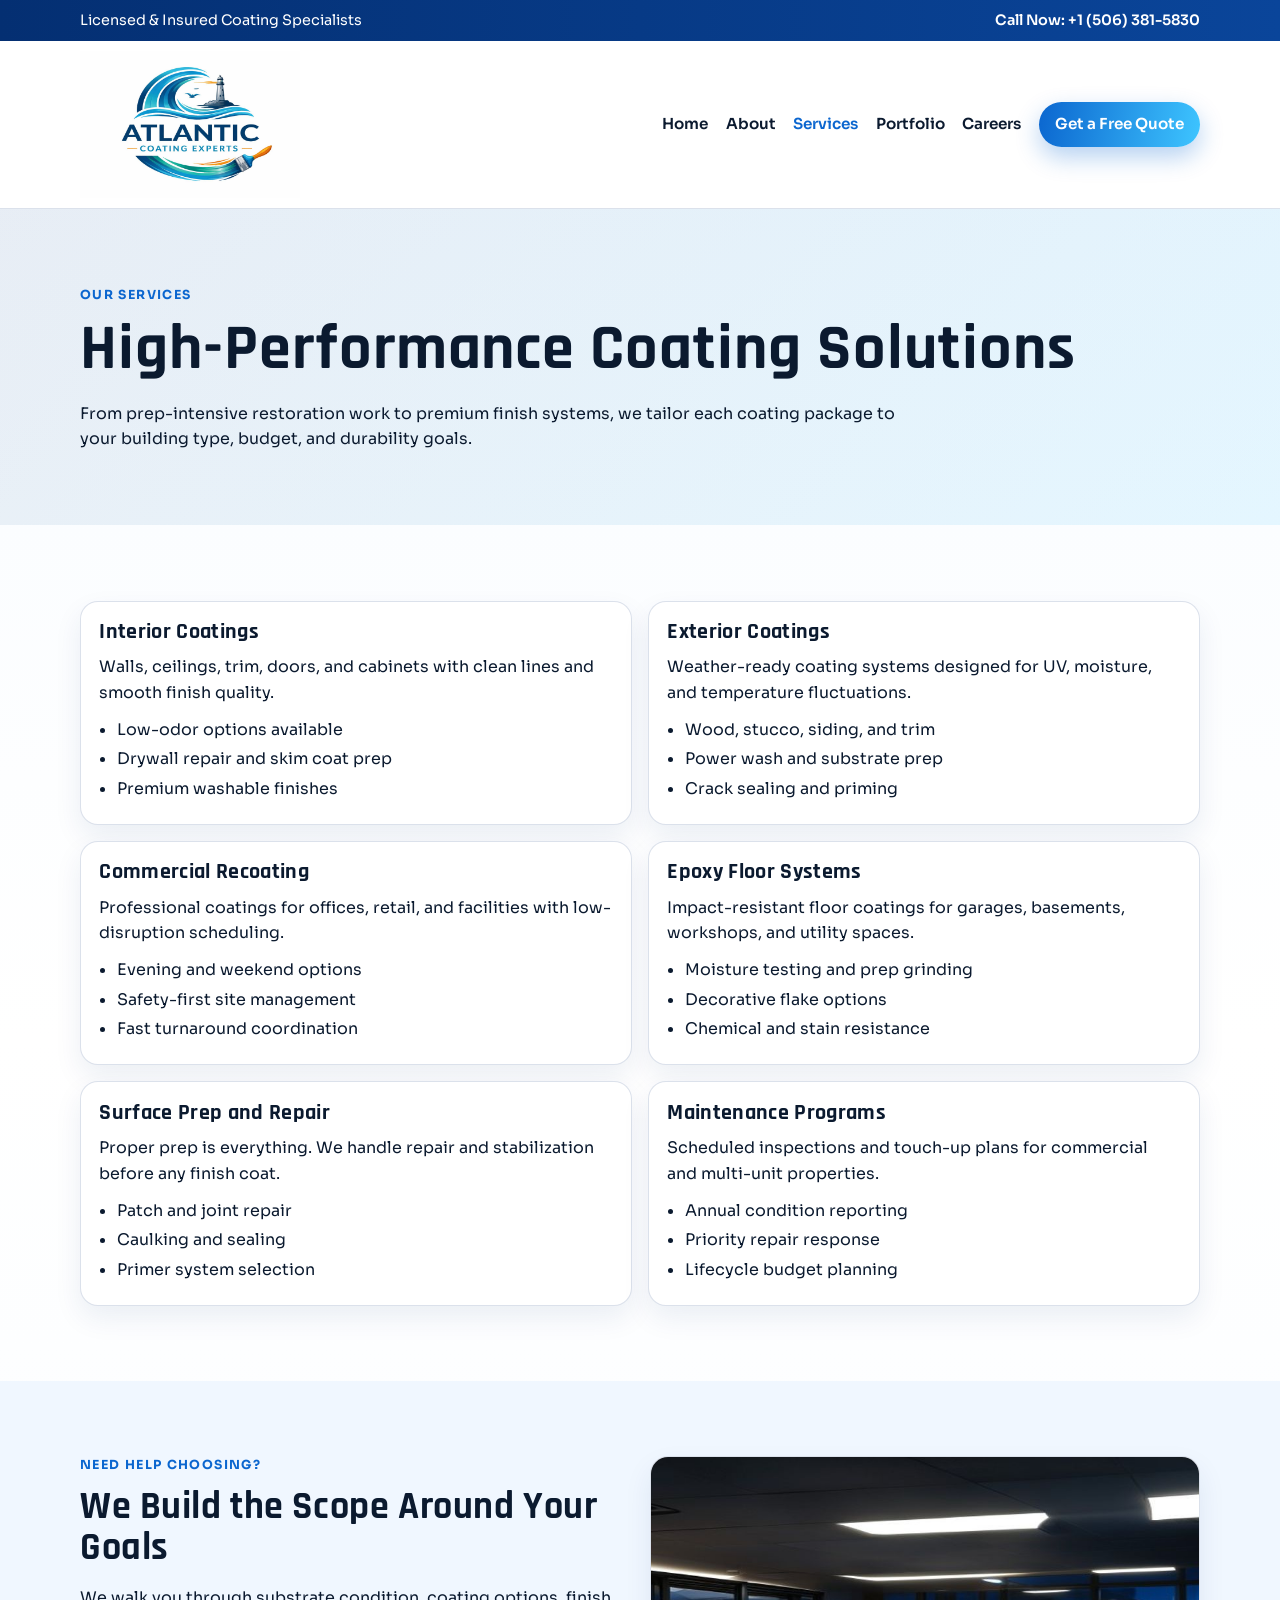
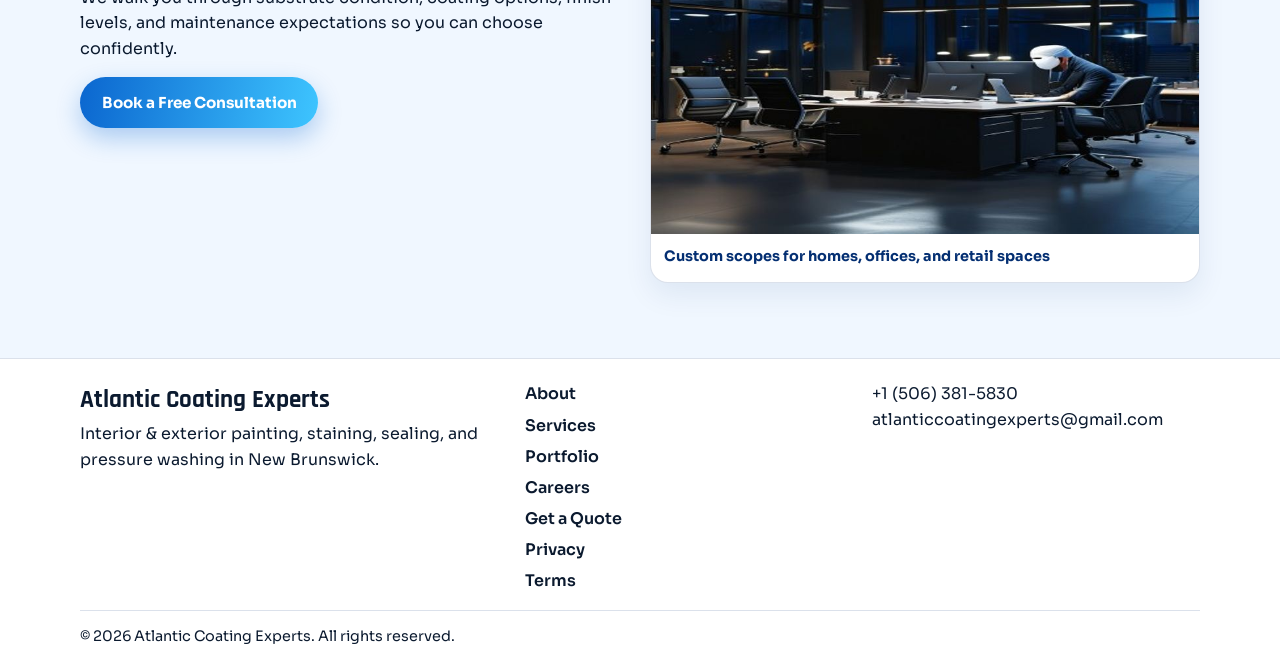
==== services.html @ 67e2f91e "Build multi-page site and refresh branding" ====
<!DOCTYPE html>
<html lang="en">
  <head>
    <meta charset="UTF-8" />
    <meta name="viewport" content="width=device-width, initial-scale=1.0" />
    <title>Services | Atlantic Coating Experts</title>
    <meta
      name="description"
      content="Explore interior, exterior, commercial, and specialty coating services from Atlantic Coating Experts."
    />
    <link rel="canonical" href="https://atlanticcoatingexperts.ca/services.html" />
    <link rel="preconnect" href="https://fonts.googleapis.com" />
    <link rel="preconnect" href="https://fonts.gstatic.com" crossorigin />
    <link
      href="https://fonts.googleapis.com/css2?family=Rajdhani:wght@500;600;700&family=Sora:wght@300;400;500;600;700&display=swap"
      rel="stylesheet"
    />
    <link rel="stylesheet" href="styles.css" />
  </head>
  <body data-page="services">
    <div class="top-strip">
      <div class="container top-strip__content">
        <p>Licensed & Insured Coating Specialists</p>
        <a href="tel:+15063815830">Call Now: +1 (506) 381-5830</a>
      </div>
    </div>

    <header class="site-header">
      <div class="container nav-wrap">
        <a class="brand" href="index.html" aria-label="Atlantic Coating Experts home">
          <img src="assets/atlantic-coating-logo.png" alt="Atlantic Coating Experts logo" />
        </a>

        <button class="menu-toggle" id="menuToggle" aria-expanded="false" aria-controls="mainNav" aria-label="Toggle menu">
          <span></span>
          <span></span>
          <span></span>
        </button>

        <nav id="mainNav" class="main-nav" aria-label="Primary">
          <a href="index.html" data-nav="home">Home</a>
          <a href="about.html" data-nav="about">About</a>
          <a href="services.html" data-nav="services">Services</a>
          <a href="portfolio.html" data-nav="portfolio">Portfolio</a>
          <a href="careers.html" data-nav="careers">Careers</a>
          <a href="quote.html" class="btn btn--small" data-nav="quote">Get a Free Quote</a>
        </nav>
      </div>
    </header>

    <main>
      <section class="page-hero">
        <div class="container reveal">
          <p class="eyebrow">Our Services</p>
          <h1>High-Performance Coating Solutions</h1>
          <p>
            From prep-intensive restoration work to premium finish systems, we tailor each coating package to your
            building type, budget, and durability goals.
          </p>
        </div>
      </section>

      <section class="section">
        <div class="container service-grid service-grid--wide">
          <article class="service-card reveal">
            <h3>Interior Coatings</h3>
            <p>Walls, ceilings, trim, doors, and cabinets with clean lines and smooth finish quality.</p>
            <ul class="bullet-list">
              <li>Low-odor options available</li>
              <li>Drywall repair and skim coat prep</li>
              <li>Premium washable finishes</li>
            </ul>
          </article>
          <article class="service-card reveal">
            <h3>Exterior Coatings</h3>
            <p>Weather-ready coating systems designed for UV, moisture, and temperature fluctuations.</p>
            <ul class="bullet-list">
              <li>Wood, stucco, siding, and trim</li>
              <li>Power wash and substrate prep</li>
              <li>Crack sealing and priming</li>
            </ul>
          </article>
          <article class="service-card reveal">
            <h3>Commercial Recoating</h3>
            <p>Professional coatings for offices, retail, and facilities with low-disruption scheduling.</p>
            <ul class="bullet-list">
              <li>Evening and weekend options</li>
              <li>Safety-first site management</li>
              <li>Fast turnaround coordination</li>
            </ul>
          </article>
          <article class="service-card reveal">
            <h3>Epoxy Floor Systems</h3>
            <p>Impact-resistant floor coatings for garages, basements, workshops, and utility spaces.</p>
            <ul class="bullet-list">
              <li>Moisture testing and prep grinding</li>
              <li>Decorative flake options</li>
              <li>Chemical and stain resistance</li>
            </ul>
          </article>
          <article class="service-card reveal">
            <h3>Surface Prep and Repair</h3>
            <p>Proper prep is everything. We handle repair and stabilization before any finish coat.</p>
            <ul class="bullet-list">
              <li>Patch and joint repair</li>
              <li>Caulking and sealing</li>
              <li>Primer system selection</li>
            </ul>
          </article>
          <article class="service-card reveal">
            <h3>Maintenance Programs</h3>
            <p>Scheduled inspections and touch-up plans for commercial and multi-unit properties.</p>
            <ul class="bullet-list">
              <li>Annual condition reporting</li>
              <li>Priority repair response</li>
              <li>Lifecycle budget planning</li>
            </ul>
          </article>
        </div>
      </section>

      <section class="section section--light">
        <div class="container split-section">
          <div class="reveal">
            <p class="eyebrow">Need Help Choosing?</p>
            <h2>We Build the Scope Around Your Goals</h2>
            <p>
              We walk you through substrate condition, coating options, finish levels, and maintenance expectations so
              you can choose confidently.
            </p>
            <a href="quote.html" class="btn">Book a Free Consultation</a>
          </div>
          <figure class="gallery-card reveal">
            <img src="assets/ai-commercial-coating.jpg" alt="Commercial coating team at work" />
            <figcaption>Custom scopes for homes, offices, and retail spaces</figcaption>
          </figure>
        </div>
      </section>
    </main>

    <footer class="site-footer">
      <div class="container footer-grid">
        <div>
          <p class="footer-brand">Atlantic Coating Experts</p>
          <p>Interior & exterior painting, staining, sealing, and pressure washing in New Brunswick.</p>
        </div>
        <nav class="footer-links" aria-label="Footer links">
          <a href="about.html">About</a>
          <a href="services.html">Services</a>
          <a href="portfolio.html">Portfolio</a>
          <a href="careers.html">Careers</a>
          <a href="quote.html">Get a Quote</a>
          <a href="privacy.html">Privacy</a>
          <a href="terms.html">Terms</a>
        </nav>
        <div>
          <p><a href="tel:+15063815830">+1 (506) 381-5830</a></p>
          <p><a href="mailto:atlanticcoatingexperts@gmail.com">atlanticcoatingexperts@gmail.com</a></p>
        </div>
      </div>
      <div class="container footer-bottom">
        <p>© <span id="year"></span> Atlantic Coating Experts. All rights reserved.</p>
      </div>
    </footer>

    <script src="script.js"></script>
  </body>
</html>
---- styles.css ----
:root {
  --brand-navy: #042f72;
  --brand-blue: #0b66cf;
  --brand-sky: #3ec5ff;
  --brand-ink: #0b1a2f;
  --brand-soft: #f0f7ff;
  --brand-gold: #f7b43d;
  --card: #ffffff;
  --border: rgba(4, 47, 114, 0.14);
  --shadow: 0 16px 40px rgba(4, 47, 114, 0.16);
  --radius: 18px;
}

* {
  box-sizing: border-box;
}

html {
  scroll-behavior: smooth;
}

body {
  margin: 0;
  font-family: "Sora", sans-serif;
  color: var(--brand-ink);
  background: linear-gradient(180deg, #f7fbff 0%, #ffffff 46%, #f7fbff 100%);
  line-height: 1.6;
}

a {
  color: inherit;
  text-decoration: none;
}

img {
  max-width: 100%;
  display: block;
}

.container {
  width: min(1120px, calc(100% - 2.5rem));
  margin-inline: auto;
}

.top-strip {
  background: linear-gradient(90deg, var(--brand-navy), #0a459a);
  color: #fff;
  font-size: 0.9rem;
}

.top-strip__content {
  display: flex;
  justify-content: space-between;
  gap: 1rem;
  padding: 0.55rem 0;
}

.top-strip__content p {
  margin: 0;
}

.top-strip a {
  font-weight: 600;
  color: #fff;
}

.site-header {
  position: sticky;
  top: 0;
  z-index: 50;
  background: rgba(255, 255, 255, 0.92);
  backdrop-filter: blur(8px);
  border-bottom: 1px solid var(--border);
}

.nav-wrap {
  display: flex;
  align-items: center;
  justify-content: space-between;
  gap: 1rem;
  padding: 0.65rem 0;
}

.brand {
  width: 220px;
}

.main-nav {
  display: flex;
  align-items: center;
  gap: 1.1rem;
}

.main-nav a {
  font-weight: 600;
  font-size: 0.95rem;
}

.main-nav a:hover {
  color: var(--brand-blue);
}

.main-nav a.is-active {
  color: var(--brand-blue);
}

.menu-toggle {
  display: none;
  background: transparent;
  border: 0;
  width: 44px;
  height: 44px;
  padding: 0;
}

.menu-toggle span {
  display: block;
  width: 24px;
  height: 2px;
  margin: 5px auto;
  background: var(--brand-navy);
  transition: transform 0.25s ease, opacity 0.25s ease;
}

.btn {
  border: 0;
  border-radius: 999px;
  padding: 0.82rem 1.35rem;
  font-weight: 700;
  font-size: 0.95rem;
  color: #fff;
  background: linear-gradient(100deg, var(--brand-blue), var(--brand-sky));
  box-shadow: 0 10px 24px rgba(11, 102, 207, 0.3);
  display: inline-flex;
  align-items: center;
  justify-content: center;
  transition: transform 0.2s ease, box-shadow 0.2s ease;
  cursor: pointer;
}

.btn:hover {
  transform: translateY(-2px);
  box-shadow: 0 14px 30px rgba(11, 102, 207, 0.35);
}

.btn--small {
  padding: 0.64rem 1rem;
}

.btn--ghost {
  color: var(--brand-navy);
  background: #fff;
  border: 1px solid rgba(4, 47, 114, 0.22);
  box-shadow: none;
}

.hero {
  position: relative;
  overflow: hidden;
  padding: 5.5rem 0 4.5rem;
}

.hero__bg-orb {
  position: absolute;
  border-radius: 50%;
  pointer-events: none;
  filter: blur(6px);
}

.hero__bg-orb--one {
  width: 380px;
  height: 380px;
  background: radial-gradient(circle, rgba(62, 197, 255, 0.35) 0%, rgba(62, 197, 255, 0) 70%);
  top: -110px;
  left: -60px;
}

.hero__bg-orb--two {
  width: 340px;
  height: 340px;
  background: radial-gradient(circle, rgba(4, 47, 114, 0.22) 0%, rgba(4, 47, 114, 0) 68%);
  right: -80px;
  bottom: 20px;
}

.hero__grid {
  display: grid;
  grid-template-columns: 1.18fr 0.82fr;
  gap: 2.1rem;
  align-items: center;
}

.page-hero {
  position: relative;
  overflow: hidden;
  padding: 4.8rem 0 3.6rem;
  background: linear-gradient(135deg, rgba(4, 47, 114, 0.07), rgba(62, 197, 255, 0.12));
}

.page-hero p {
  max-width: 70ch;
}

.eyebrow {
  margin: 0 0 0.6rem;
  letter-spacing: 0.11em;
  text-transform: uppercase;
  font-size: 0.78rem;
  font-weight: 700;
  color: var(--brand-blue);
}

h1,
h2,
h3 {
  font-family: "Rajdhani", sans-serif;
  letter-spacing: 0.015em;
  line-height: 1.08;
  margin: 0 0 0.7rem;
}

h1 {
  font-size: clamp(2.2rem, 5.2vw, 4rem);
}

h2 {
  font-size: clamp(1.8rem, 3vw, 2.7rem);
}

h3 {
  font-size: 1.35rem;
}

.hero__content p {
  margin: 0;
  max-width: 58ch;
}

.hero__brand-quote {
  margin-top: 0.9rem;
  max-width: 38ch;
  font-family: Georgia, "Times New Roman", serif;
  font-size: clamp(1.45rem, 2.5vw, 2rem);
  font-weight: 700;
  line-height: 1.15;
  color: #111426;
  position: relative;
}

.hero__brand-quote::after {
  content: "";
  display: block;
  margin-top: 0.55rem;
  width: min(320px, 100%);
  height: 16px;
  border-radius: 999px;
  background: linear-gradient(90deg, #0a45ac 0%, #1877dd 46%, #ffbc0b 100%);
  opacity: 0.92;
  filter: saturate(1.08);
}

.hero__actions {
  margin-top: 1.35rem;
  display: flex;
  flex-wrap: wrap;
  gap: 0.75rem;
}

.hero__highlights {
  list-style: none;
  margin: 1.2rem 0 0;
  padding: 0;
  display: grid;
  gap: 0.5rem;
}

.hero__highlights li {
  position: relative;
  padding-left: 1.2rem;
  font-weight: 500;
}

.hero__highlights li::before {
  content: "";
  position: absolute;
  left: 0;
  top: 0.58rem;
  width: 7px;
  height: 7px;
  border-radius: 50%;
  background: var(--brand-gold);
}

.hero-card {
  background: linear-gradient(170deg, rgba(255, 255, 255, 0.95), rgba(240, 248, 255, 0.97));
  border: 1px solid var(--border);
  border-radius: var(--radius);
  box-shadow: var(--shadow);
  padding: 1.3rem;
}

.hero-card h2 {
  font-size: 1.8rem;
  margin-bottom: 1rem;
}

.hero-card__image {
  width: 100%;
  aspect-ratio: 16 / 9;
  object-fit: cover;
  border-radius: 14px;
  margin-bottom: 1rem;
  border: 1px solid rgba(4, 47, 114, 0.16);
}

.hero-card__stats {
  display: grid;
  gap: 0.9rem;
  margin-bottom: 1rem;
}

.hero-card__stats article {
  background: #fff;
  border-radius: 14px;
  padding: 0.9rem;
  border: 1px solid rgba(4, 47, 114, 0.12);
}

.hero-card__stats strong {
  display: block;
  font-family: "Rajdhani", sans-serif;
  font-size: 1.9rem;
  color: var(--brand-navy);
  line-height: 1;
}

.hero-card__stats span {
  font-size: 0.88rem;
  color: rgba(11, 26, 47, 0.8);
}

.section {
  padding: 4.7rem 0;
}

.section--light {
  background: var(--brand-soft);
}

.section-head {
  max-width: 720px;
  margin-bottom: 1.8rem;
}

.section-head p {
  margin-top: 0;
}

.section-cta {
  margin-top: 1.25rem;
}

.service-grid {
  display: grid;
  grid-template-columns: repeat(3, minmax(0, 1fr));
  gap: 1rem;
}

.service-grid--wide {
  grid-template-columns: repeat(2, minmax(0, 1fr));
}

.service-card {
  background: #fff;
  border-radius: var(--radius);
  padding: 1.15rem;
  border: 1px solid var(--border);
  box-shadow: 0 12px 28px rgba(4, 47, 114, 0.08);
  transition: transform 0.24s ease, box-shadow 0.24s ease;
}

.service-card:hover {
  transform: translateY(-3px);
  box-shadow: 0 16px 30px rgba(4, 47, 114, 0.14);
}

.service-card p {
  margin: 0;
}

.bullet-list {
  margin: 0.7rem 0 0;
  padding-left: 1.1rem;
}

.bullet-list li {
  margin-bottom: 0.25rem;
}

.gallery-grid {
  display: grid;
  grid-template-columns: repeat(4, minmax(0, 1fr));
  gap: 0.9rem;
}

.gallery-grid--three {
  grid-template-columns: repeat(3, minmax(0, 1fr));
}

.gallery-card {
  margin: 0;
  border: 1px solid var(--border);
  border-radius: var(--radius);
  overflow: hidden;
  background: #fff;
  box-shadow: 0 12px 28px rgba(4, 47, 114, 0.08);
}

.gallery-card img {
  width: 100%;
  aspect-ratio: 16 / 11;
  object-fit: cover;
}

.gallery-card figcaption {
  padding: 0.7rem 0.8rem 0.85rem;
  font-size: 0.9rem;
  font-weight: 700;
  color: var(--brand-navy);
}

.timeline {
  display: grid;
  grid-template-columns: repeat(4, minmax(0, 1fr));
  gap: 0.9rem;
}

.timeline-item {
  background: #fff;
  border: 1px solid var(--border);
  border-radius: var(--radius);
  padding: 1.1rem;
}

.timeline-item span {
  display: inline-flex;
  align-items: center;
  justify-content: center;
  width: 40px;
  height: 40px;
  border-radius: 12px;
  background: var(--brand-navy);
  color: #fff;
  font-family: "Rajdhani", sans-serif;
  font-size: 1.2rem;
  font-weight: 700;
  margin-bottom: 0.65rem;
}

.timeline-item p {
  margin: 0;
}

.review-grid {
  display: grid;
  grid-template-columns: repeat(3, minmax(0, 1fr));
  gap: 1rem;
}

.review {
  border: 1px solid var(--border);
  border-radius: var(--radius);
  padding: 1.2rem;
  background: #fff;
}

.review p {
  margin-top: 0;
}

.review strong {
  color: var(--brand-navy);
}

.metric-grid {
  display: grid;
  grid-template-columns: repeat(3, minmax(0, 1fr));
  gap: 1rem;
}

.metric-card {
  border: 1px solid var(--border);
  border-radius: var(--radius);
  padding: 1.1rem;
  background: #fff;
  text-align: center;
}

.metric-card strong {
  display: block;
  font-size: 2rem;
  font-family: "Rajdhani", sans-serif;
  color: var(--brand-navy);
  line-height: 1;
}

.metric-card span {
  font-size: 0.9rem;
}

.split-section {
  display: grid;
  grid-template-columns: 1fr 1fr;
  gap: 1.25rem;
  align-items: start;
}

.contact-list {
  list-style: none;
  padding: 0;
  margin: 0;
  display: grid;
  gap: 0.45rem;
}

.contact-list a {
  color: var(--brand-blue);
  font-weight: 600;
}

.steps-box {
  border: 1px solid var(--border);
  border-radius: var(--radius);
  background: #fff;
  padding: 1rem;
  margin-top: 1rem;
}

.steps-box h3 {
  margin-bottom: 0.5rem;
}

.steps-box ol {
  margin: 0;
  padding-left: 1.1rem;
}

.steps-box li {
  margin-bottom: 0.35rem;
}

.job-grid {
  display: grid;
  grid-template-columns: repeat(3, minmax(0, 1fr));
  gap: 1rem;
}

.job-card {
  border: 1px solid var(--border);
  border-radius: var(--radius);
  background: #fff;
  padding: 1.15rem;
}

.job-meta {
  margin-top: -0.1rem;
  margin-bottom: 0.6rem;
  color: rgba(11, 26, 47, 0.75);
  font-size: 0.92rem;
  font-weight: 600;
}

.quote-form {
  border: 1px solid var(--border);
  border-radius: var(--radius);
  background: #fff;
  box-shadow: var(--shadow);
  padding: 1.2rem;
}

.quote-form label {
  display: grid;
  gap: 0.35rem;
  font-size: 0.92rem;
  font-weight: 600;
  margin-bottom: 0.75rem;
}

.quote-form input,
.quote-form select,
.quote-form textarea {
  border: 1px solid rgba(4, 47, 114, 0.18);
  border-radius: 12px;
  padding: 0.72rem 0.84rem;
  font: inherit;
  color: var(--brand-ink);
  background: #fff;
}

.quote-form textarea {
  resize: vertical;
}

.quote-form input:focus,
.quote-form select:focus,
.quote-form textarea:focus {
  outline: 2px solid rgba(62, 197, 255, 0.42);
  border-color: var(--brand-blue);
}

.form-note {
  min-height: 1.3rem;
  margin: 0.55rem 0 0;
  font-size: 0.9rem;
  font-weight: 600;
  color: var(--brand-blue);
}

.legal-copy {
  max-width: 860px;
}

.legal-copy h2 {
  font-size: 1.7rem;
  margin-top: 1.4rem;
}

.cta-band {
  border: 1px solid var(--border);
  border-radius: var(--radius);
  background: linear-gradient(140deg, #ffffff, rgba(62, 197, 255, 0.13));
  box-shadow: var(--shadow);
  padding: 1.2rem;
  display: flex;
  align-items: center;
  justify-content: space-between;
  gap: 1.25rem;
}

.cta-band p {
  margin: 0;
  max-width: 60ch;
}

.site-footer {
  border-top: 1px solid var(--border);
  background: #fff;
}

.footer-grid {
  display: grid;
  grid-template-columns: 1.3fr 1fr 1fr;
  gap: 1.2rem;
  align-items: start;
  padding: 1.4rem 0 1rem;
}

.footer-brand {
  font-family: "Rajdhani", sans-serif;
  font-size: 1.55rem;
  font-weight: 700;
  margin: 0 0 0.2rem;
}

.footer-grid p {
  margin: 0;
}

.footer-links {
  display: grid;
  gap: 0.35rem;
}

.footer-links a {
  font-weight: 600;
}

.footer-links a:hover {
  color: var(--brand-blue);
}

.footer-bottom {
  border-top: 1px solid var(--border);
  padding: 0.85rem 0;
  font-size: 0.9rem;
}

.footer-bottom p {
  margin: 0;
}

.reveal {
  opacity: 0;
  transform: translateY(14px);
  transition: opacity 0.6s ease, transform 0.6s ease;
}

.reveal.is-visible {
  opacity: 1;
  transform: translateY(0);
}

@media (max-width: 1080px) {
  .hero__grid,
  .split-section,
  .cta-band {
    grid-template-columns: 1fr;
    display: grid;
  }

  .service-grid,
  .job-grid,
  .review-grid {
    grid-template-columns: repeat(2, minmax(0, 1fr));
  }

  .timeline {
    grid-template-columns: repeat(2, minmax(0, 1fr));
  }

  .gallery-grid {
    grid-template-columns: repeat(2, minmax(0, 1fr));
  }

  .footer-grid {
    grid-template-columns: 1fr 1fr;
  }

  .cta-band {
    align-items: start;
  }
}

@media (max-width: 760px) {
  .top-strip__content {
    flex-direction: column;
    align-items: flex-start;
    gap: 0.2rem;
  }

  .menu-toggle {
    display: block;
  }

  .main-nav {
    position: absolute;
    top: 100%;
    left: 0;
    right: 0;
    padding: 0.8rem 1.2rem 1rem;
    background: #fff;
    border-bottom: 1px solid var(--border);
    display: grid;
    gap: 0.55rem;
    transform-origin: top;
    transform: scaleY(0);
    opacity: 0;
    pointer-events: none;
    transition: transform 0.2s ease, opacity 0.2s ease;
  }

  .main-nav.is-open {
    transform: scaleY(1);
    opacity: 1;
    pointer-events: auto;
  }

  .hero {
    padding-top: 4.3rem;
  }

  .section,
  .page-hero {
    padding: 3.9rem 0;
  }

  .container {
    width: min(1120px, calc(100% - 1.45rem));
  }

  .service-grid,
  .service-grid--wide,
  .timeline,
  .review-grid,
  .gallery-grid,
  .gallery-grid--three,
  .metric-grid,
  .job-grid,
  .footer-grid {
    grid-template-columns: 1fr;
  }

  .brand {
    width: 180px;
  }

  .main-nav .btn {
    width: fit-content;
  }
}
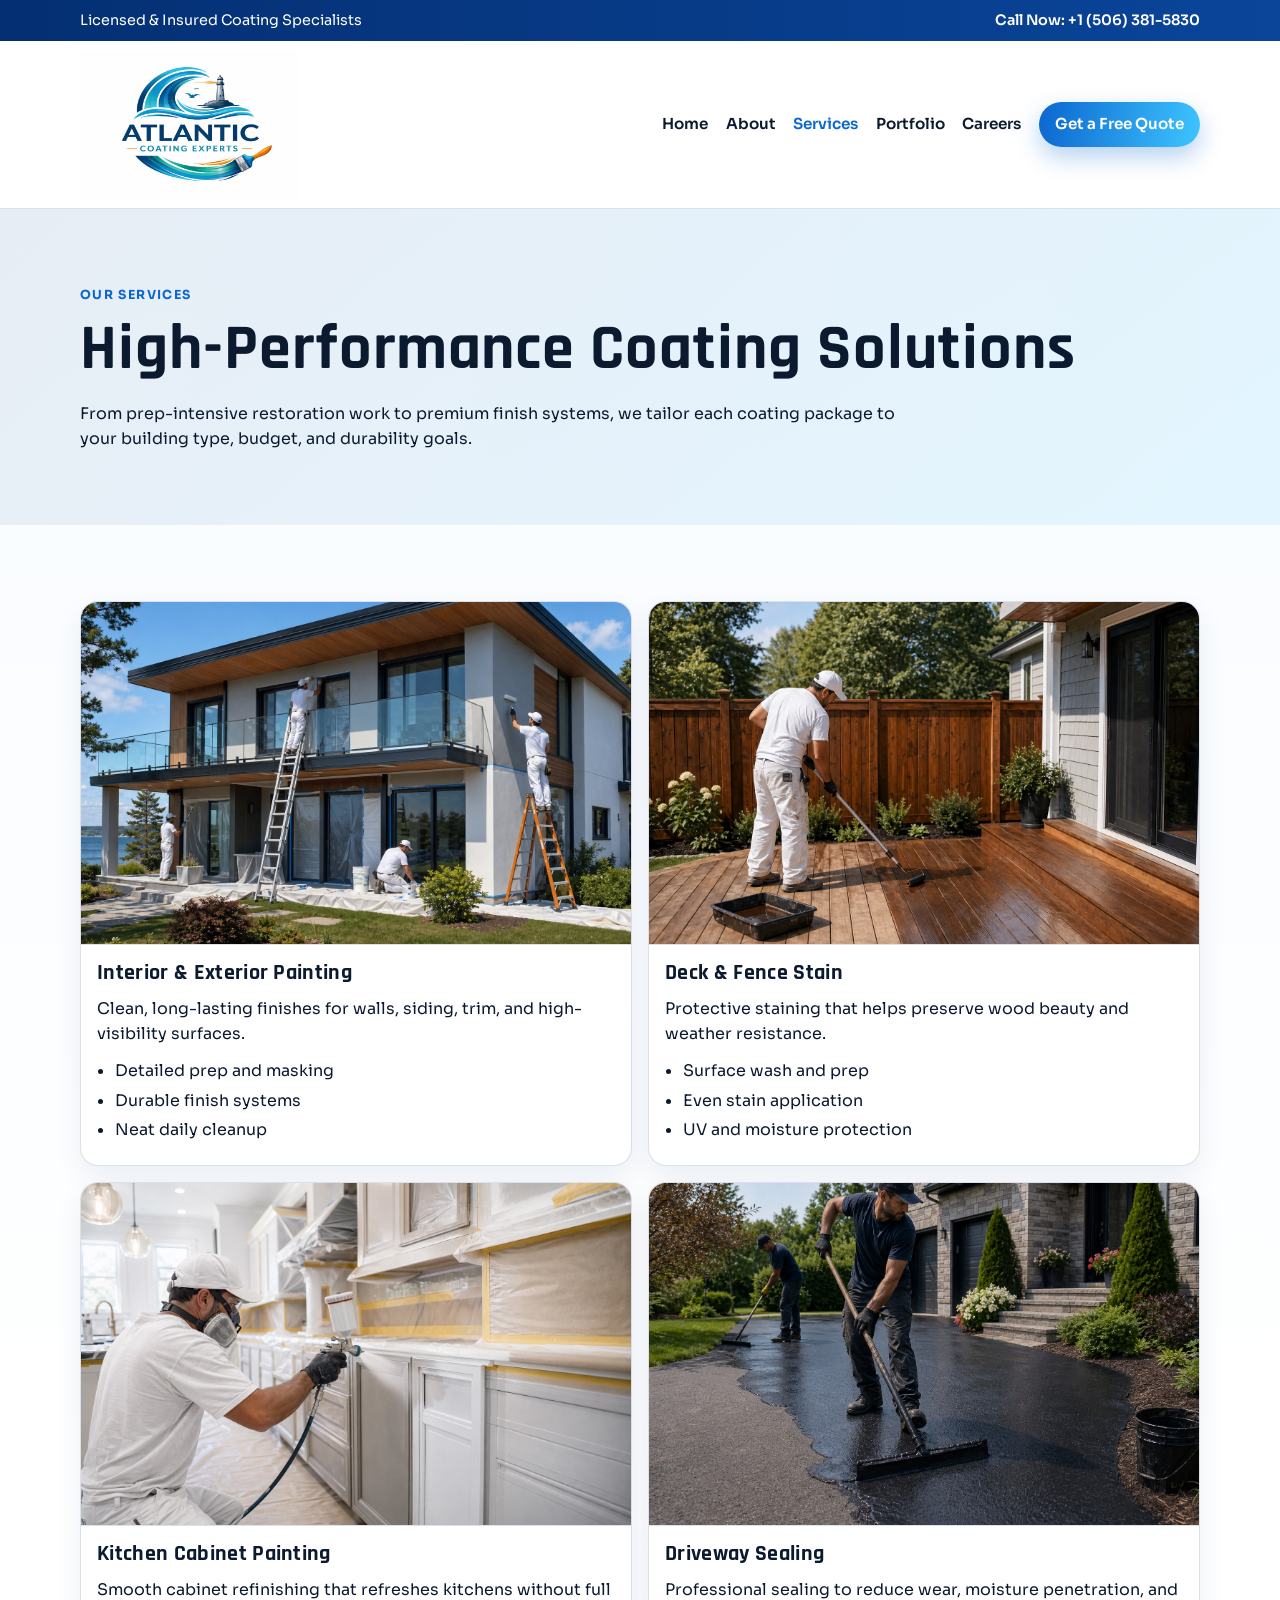
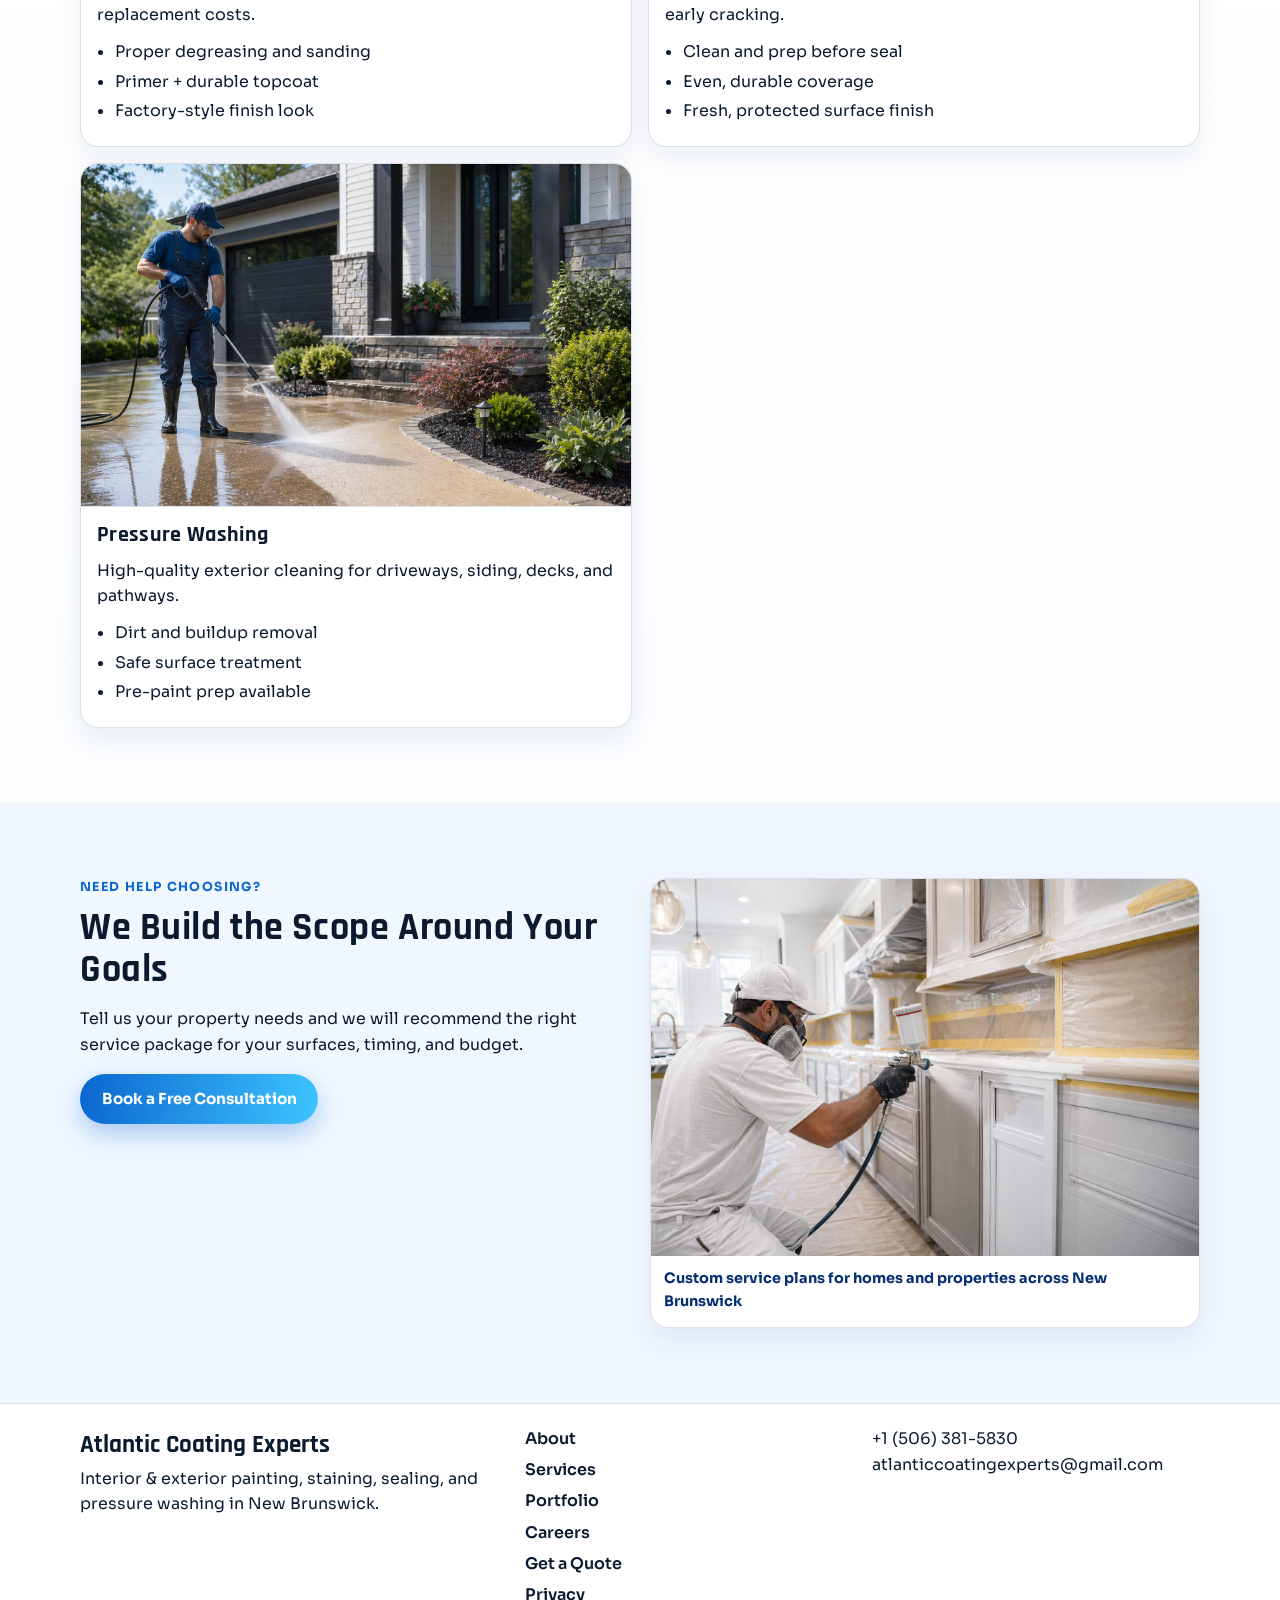
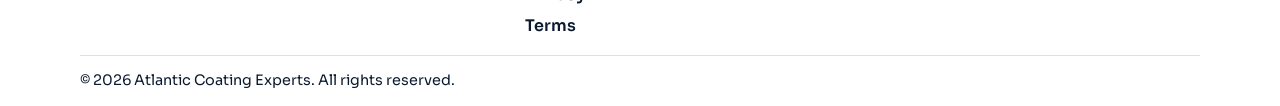
==== commit cae8d119: "Add realistic AI images for each service card" ====
--- a/services.html
+++ b/services.html
@@ -6,7 +6,7 @@
     <title>Services | Atlantic Coating Experts</title>
     <meta
       name="description"
-      content="Explore interior, exterior, commercial, and specialty coating services from Atlantic Coating Experts."
+      content="Explore interior & exterior painting, deck and fence stain, kitchen cabinet painting, driveway sealing, and pressure washing services."
     />
     <link rel="canonical" href="https://atlanticcoatingexperts.ca/services.html" />
     <link rel="preconnect" href="https://fonts.googleapis.com" />
@@ -62,59 +62,75 @@
 
       <section class="section">
         <div class="container service-grid service-grid--wide">
-          <article class="service-card reveal">
-            <h3>Interior Coatings</h3>
-            <p>Walls, ceilings, trim, doors, and cabinets with clean lines and smooth finish quality.</p>
-            <ul class="bullet-list">
-              <li>Low-odor options available</li>
-              <li>Drywall repair and skim coat prep</li>
-              <li>Premium washable finishes</li>
-            </ul>
+          <article class="service-card service-card--media reveal">
+            <div class="service-card__media">
+              <img src="assets/realistic-exterior-team.jpg" alt="Interior and exterior painting service" loading="lazy" />
+            </div>
+            <div class="service-card__content">
+              <h3>Interior & Exterior Painting</h3>
+              <p>Clean, long-lasting finishes for walls, siding, trim, and high-visibility surfaces.</p>
+              <ul class="bullet-list">
+                <li>Detailed prep and masking</li>
+                <li>Durable finish systems</li>
+                <li>Neat daily cleanup</li>
+              </ul>
+            </div>
           </article>
-          <article class="service-card reveal">
-            <h3>Exterior Coatings</h3>
-            <p>Weather-ready coating systems designed for UV, moisture, and temperature fluctuations.</p>
-            <ul class="bullet-list">
-              <li>Wood, stucco, siding, and trim</li>
-              <li>Power wash and substrate prep</li>
-              <li>Crack sealing and priming</li>
-            </ul>
+          <article class="service-card service-card--media reveal">
+            <div class="service-card__media">
+              <img src="assets/realistic-deck-fence-stain.jpg" alt="Deck and fence stain service" loading="lazy" />
+            </div>
+            <div class="service-card__content">
+              <h3>Deck & Fence Stain</h3>
+              <p>Protective staining that helps preserve wood beauty and weather resistance.</p>
+              <ul class="bullet-list">
+                <li>Surface wash and prep</li>
+                <li>Even stain application</li>
+                <li>UV and moisture protection</li>
+              </ul>
+            </div>
           </article>
-          <article class="service-card reveal">
-            <h3>Commercial Recoating</h3>
-            <p>Professional coatings for offices, retail, and facilities with low-disruption scheduling.</p>
-            <ul class="bullet-list">
-              <li>Evening and weekend options</li>
-              <li>Safety-first site management</li>
-              <li>Fast turnaround coordination</li>
-            </ul>
+          <article class="service-card service-card--media reveal">
+            <div class="service-card__media">
+              <img src="assets/realistic-cabinet-painting.jpg" alt="Kitchen cabinet painting service" loading="lazy" />
+            </div>
+            <div class="service-card__content">
+              <h3>Kitchen Cabinet Painting</h3>
+              <p>Smooth cabinet refinishing that refreshes kitchens without full replacement costs.</p>
+              <ul class="bullet-list">
+                <li>Proper degreasing and sanding</li>
+                <li>Primer + durable topcoat</li>
+                <li>Factory-style finish look</li>
+              </ul>
+            </div>
           </article>
-          <article class="service-card reveal">
-            <h3>Epoxy Floor Systems</h3>
-            <p>Impact-resistant floor coatings for garages, basements, workshops, and utility spaces.</p>
-            <ul class="bullet-list">
-              <li>Moisture testing and prep grinding</li>
-              <li>Decorative flake options</li>
-              <li>Chemical and stain resistance</li>
-            </ul>
+          <article class="service-card service-card--media reveal">
+            <div class="service-card__media">
+              <img src="assets/realistic-driveway-sealing.jpg" alt="Driveway sealing service" loading="lazy" />
+            </div>
+            <div class="service-card__content">
+              <h3>Driveway Sealing</h3>
+              <p>Professional sealing to reduce wear, moisture penetration, and early cracking.</p>
+              <ul class="bullet-list">
+                <li>Clean and prep before seal</li>
+                <li>Even, durable coverage</li>
+                <li>Fresh, protected surface finish</li>
+              </ul>
+            </div>
           </article>
-          <article class="service-card reveal">
-            <h3>Surface Prep and Repair</h3>
-            <p>Proper prep is everything. We handle repair and stabilization before any finish coat.</p>
-            <ul class="bullet-list">
-              <li>Patch and joint repair</li>
-              <li>Caulking and sealing</li>
-              <li>Primer system selection</li>
-            </ul>
-          </article>
-          <article class="service-card reveal">
-            <h3>Maintenance Programs</h3>
-            <p>Scheduled inspections and touch-up plans for commercial and multi-unit properties.</p>
-            <ul class="bullet-list">
-              <li>Annual condition reporting</li>
-              <li>Priority repair response</li>
-              <li>Lifecycle budget planning</li>
-            </ul>
+          <article class="service-card service-card--media reveal">
+            <div class="service-card__media">
+              <img src="assets/realistic-pressure-washing.jpg" alt="Pressure washing service" loading="lazy" />
+            </div>
+            <div class="service-card__content">
+              <h3>Pressure Washing</h3>
+              <p>High-quality exterior cleaning for driveways, siding, decks, and pathways.</p>
+              <ul class="bullet-list">
+                <li>Dirt and buildup removal</li>
+                <li>Safe surface treatment</li>
+                <li>Pre-paint prep available</li>
+              </ul>
+            </div>
           </article>
         </div>
       </section>
@@ -125,14 +141,14 @@
             <p class="eyebrow">Need Help Choosing?</p>
             <h2>We Build the Scope Around Your Goals</h2>
             <p>
-              We walk you through substrate condition, coating options, finish levels, and maintenance expectations so
-              you can choose confidently.
+              Tell us your property needs and we will recommend the right service package for your surfaces, timing,
+              and budget.
             </p>
             <a href="quote.html" class="btn">Book a Free Consultation</a>
           </div>
           <figure class="gallery-card reveal">
-            <img src="assets/ai-commercial-coating.jpg" alt="Commercial coating team at work" />
-            <figcaption>Custom scopes for homes, offices, and retail spaces</figcaption>
+            <img src="assets/realistic-cabinet-painting.jpg" alt="Professional cabinet painting project" />
+            <figcaption>Custom service plans for homes and properties across New Brunswick</figcaption>
           </figure>
         </div>
       </section>
--- a/styles.css
+++ b/styles.css
@@ -377,6 +377,26 @@
   border: 1px solid var(--border);
   box-shadow: 0 12px 28px rgba(4, 47, 114, 0.08);
   transition: transform 0.24s ease, box-shadow 0.24s ease;
+}
+
+.service-card--media {
+  padding: 0;
+  overflow: hidden;
+}
+
+.service-card__media img {
+  width: 100%;
+  aspect-ratio: 16 / 10;
+  object-fit: cover;
+  border-bottom: 1px solid var(--border);
+}
+
+.service-card__content {
+  padding: 1rem 1rem 1.1rem;
+}
+
+.service-card__content p {
+  margin: 0;
 }
 
 .service-card:hover {
